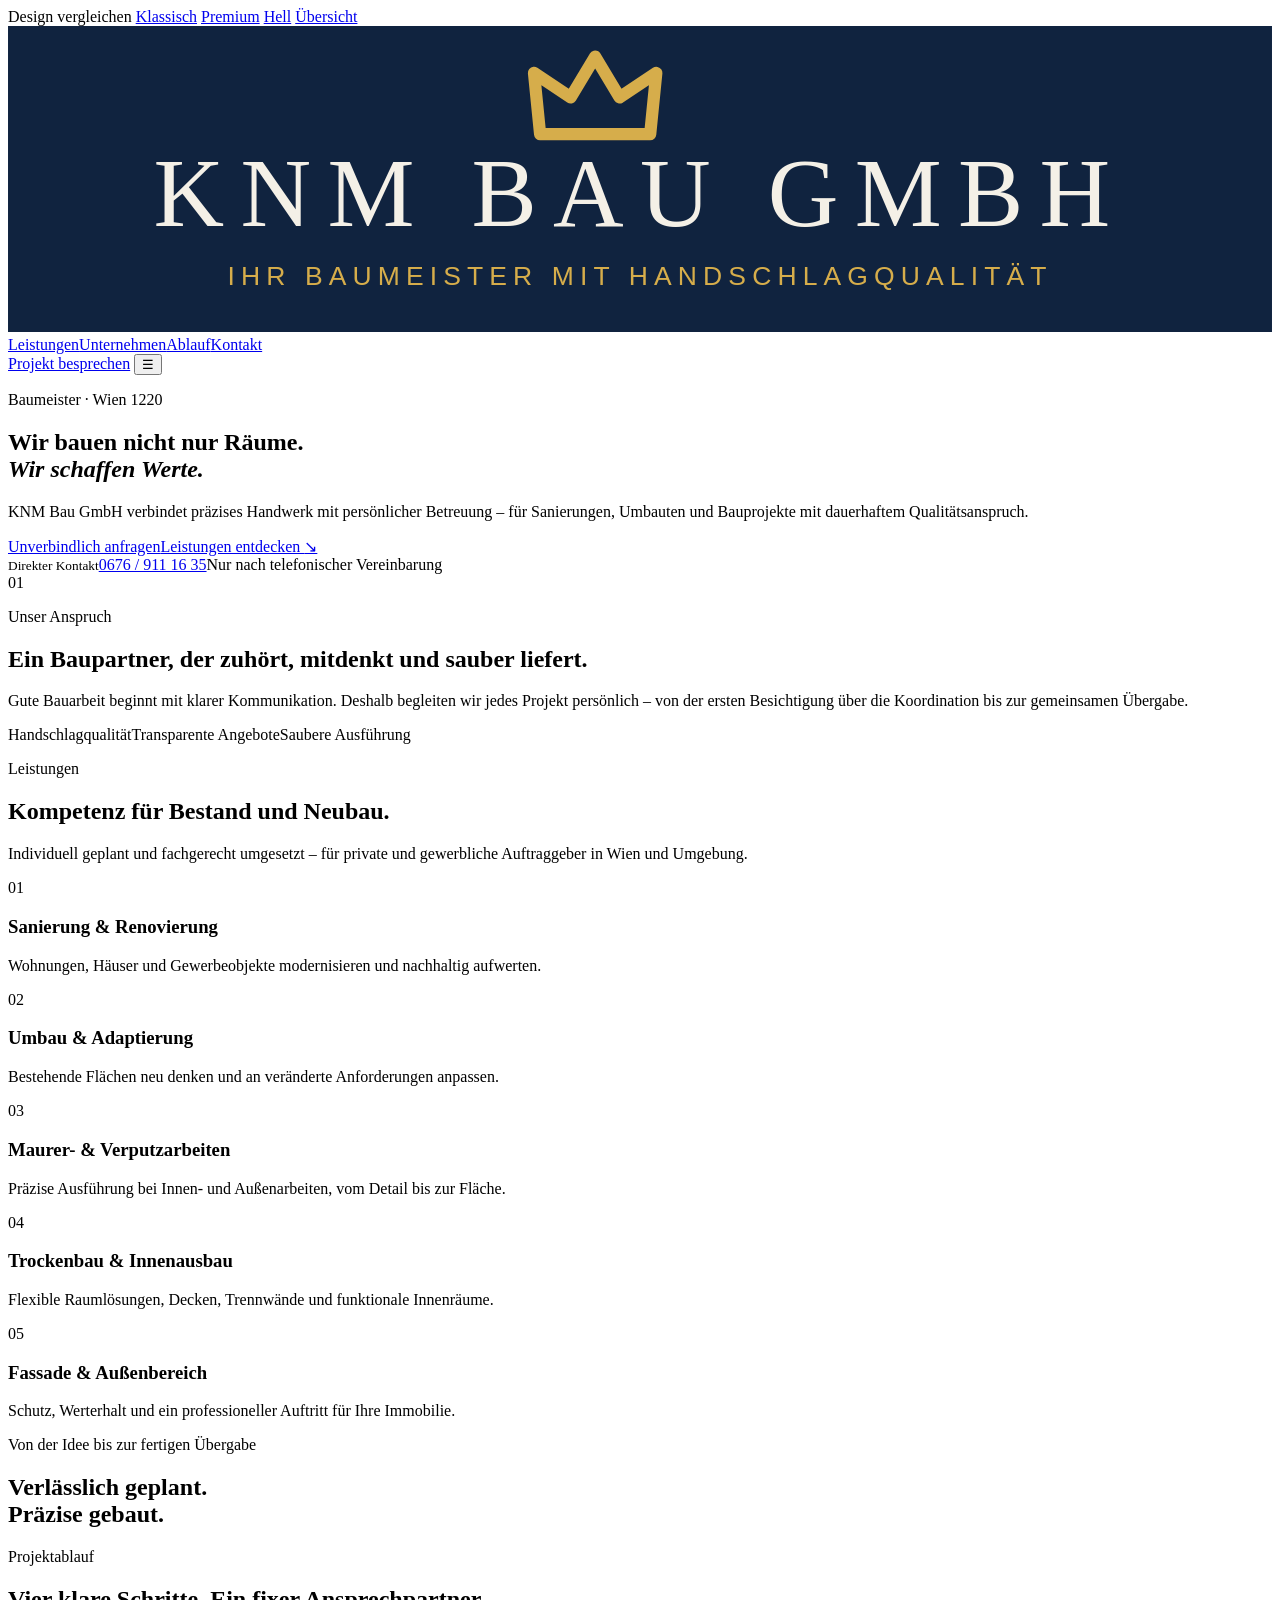
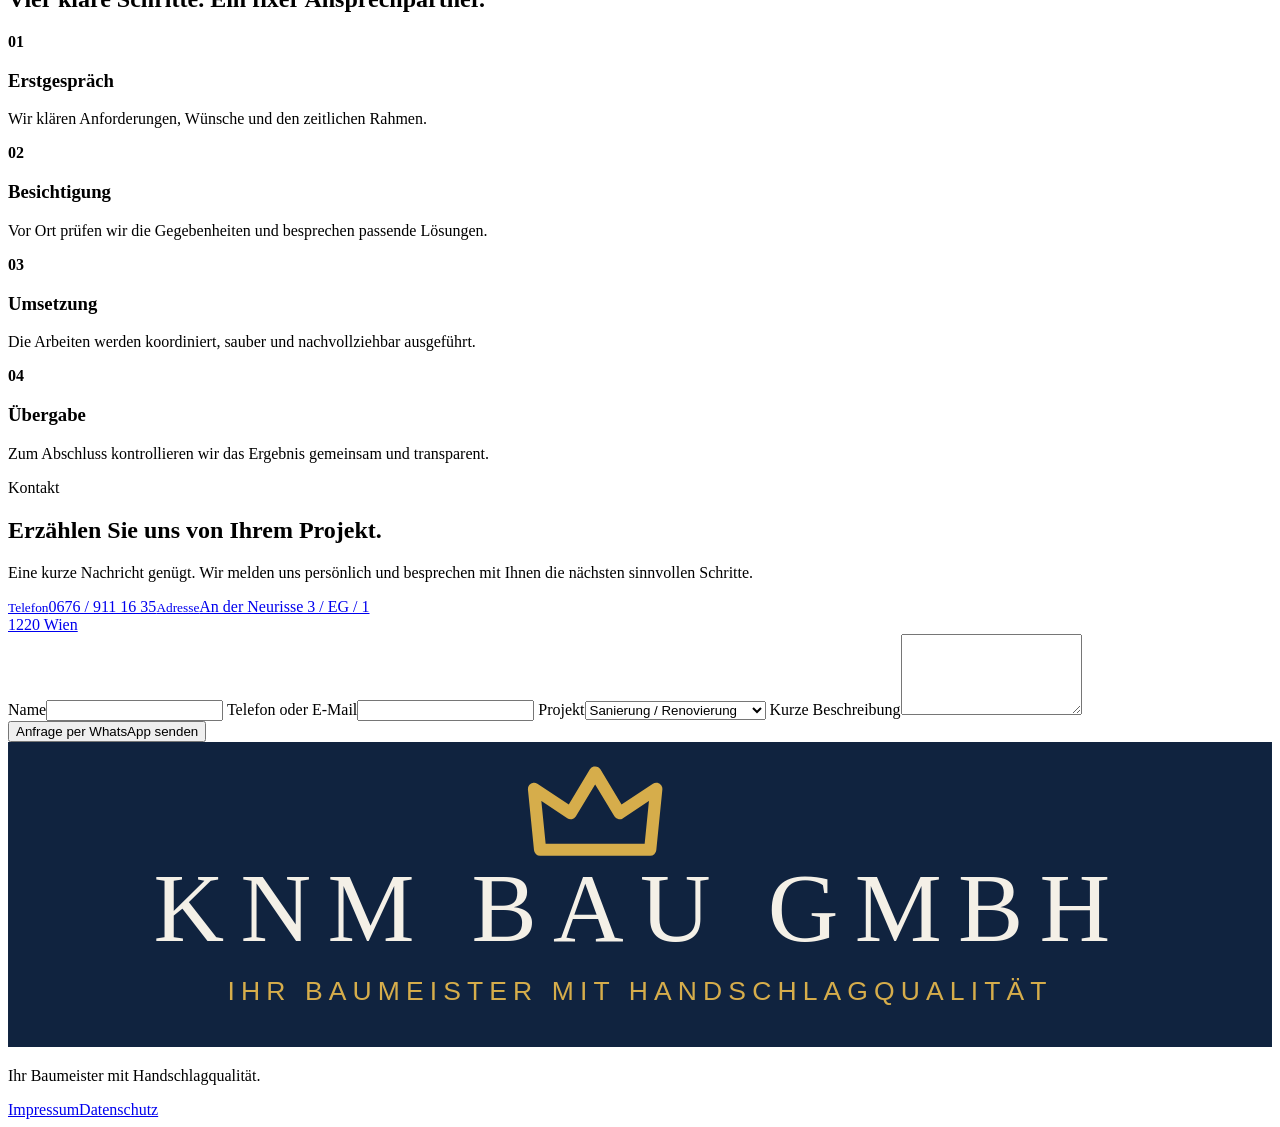
==== design-1/index.html @ c891afe4 "Add premium architecture website alternative" ====
<!doctype html>
<html lang="de">
<head>
  <meta charset="utf-8">
  <meta name="viewport" content="width=device-width, initial-scale=1">
  <meta name="description" content="KNM Bau GmbH – hochwertiges Webdesign für Sanierung, Umbau und Bauleistungen in Wien.">
  <title>KNM Bau GmbH | Premium Design</title>
  <link rel="preconnect" href="https://fonts.googleapis.com">
  <link rel="preconnect" href="https://fonts.gstatic.com" crossorigin>
  <link href="https://fonts.googleapis.com/css2?family=DM+Sans:wght@400;500;600;700&family=Playfair+Display:wght@600;700&display=swap" rel="stylesheet">
  <link rel="stylesheet" href="styles.css">
  <link rel="icon" href="../assets/logo-mark.svg" type="image/svg+xml">
</head>
<body>
  <div class="design-switcher" aria-label="Design wechseln">
    <span>Design vergleichen</span>
    <a href="../">Klassisch</a>
    <a class="active" href="../design-1/">Premium</a>
    <a href="../design-2/">Hell</a>
    <a class="overview" href="../designs/">Übersicht</a>
  </div>

  <header class="site-header">
    <a class="brand" href="#top"><img src="../assets/logo.svg" alt="KNM Bau GmbH"></a>
    <nav aria-label="Hauptnavigation">
      <a href="#leistungen">Leistungen</a><a href="#profil">Unternehmen</a><a href="#ablauf">Ablauf</a><a href="#kontakt">Kontakt</a>
    </nav>
    <a class="header-call" href="tel:+436769111635">Projekt besprechen</a>
    <button class="menu" aria-label="Menü öffnen">☰</button>
  </header>

  <main id="top">
    <section class="hero">
      <div class="hero-media"></div>
      <div class="hero-shade"></div>
      <div class="hero-line"></div>
      <div class="hero-copy">
        <p class="kicker">Baumeister · Wien 1220</p>
        <h1>Wir bauen nicht nur Räume.<br><em>Wir schaffen Werte.</em></h1>
        <p>KNM Bau GmbH verbindet präzises Handwerk mit persönlicher Betreuung – für Sanierungen, Umbauten und Bauprojekte mit dauerhaftem Qualitätsanspruch.</p>
        <div class="hero-actions"><a class="btn gold" href="#kontakt">Unverbindlich anfragen</a><a class="text-link" href="#leistungen">Leistungen entdecken <span>↘</span></a></div>
      </div>
      <aside class="hero-contact"><small>Direkter Kontakt</small><a href="tel:+436769111635">0676 / 911 16 35</a><span>Nur nach telefonischer Vereinbarung</span></aside>
    </section>

    <section class="statement" id="profil">
      <div class="section-no">01</div>
      <div><p class="kicker dark">Unser Anspruch</p><h2>Ein Baupartner, der zuhört, mitdenkt und sauber liefert.</h2></div>
      <div class="statement-copy"><p>Gute Bauarbeit beginnt mit klarer Kommunikation. Deshalb begleiten wir jedes Projekt persönlich – von der ersten Besichtigung über die Koordination bis zur gemeinsamen Übergabe.</p><div class="qualities"><span>Handschlagqualität</span><span>Transparente Angebote</span><span>Saubere Ausführung</span></div></div>
    </section>

    <section class="services" id="leistungen">
      <div class="services-head"><p class="kicker">Leistungen</p><h2>Kompetenz für Bestand und Neubau.</h2><p>Individuell geplant und fachgerecht umgesetzt – für private und gewerbliche Auftraggeber in Wien und Umgebung.</p></div>
      <div class="service-list">
        <article><span>01</span><h3>Sanierung & Renovierung</h3><p>Wohnungen, Häuser und Gewerbeobjekte modernisieren und nachhaltig aufwerten.</p></article>
        <article><span>02</span><h3>Umbau & Adaptierung</h3><p>Bestehende Flächen neu denken und an veränderte Anforderungen anpassen.</p></article>
        <article><span>03</span><h3>Maurer- & Verputzarbeiten</h3><p>Präzise Ausführung bei Innen- und Außenarbeiten, vom Detail bis zur Fläche.</p></article>
        <article><span>04</span><h3>Trockenbau & Innenausbau</h3><p>Flexible Raumlösungen, Decken, Trennwände und funktionale Innenräume.</p></article>
        <article><span>05</span><h3>Fassade & Außenbereich</h3><p>Schutz, Werterhalt und ein professioneller Auftritt für Ihre Immobilie.</p></article>
      </div>
    </section>

    <section class="image-break"><div><p>Von der Idee bis zur fertigen Übergabe</p><h2>Verlässlich geplant.<br>Präzise gebaut.</h2></div></section>

    <section class="process" id="ablauf">
      <div class="process-intro"><p class="kicker dark">Projektablauf</p><h2>Vier klare Schritte. Ein fixer Ansprechpartner.</h2></div>
      <div class="steps">
        <article><b>01</b><h3>Erstgespräch</h3><p>Wir klären Anforderungen, Wünsche und den zeitlichen Rahmen.</p></article>
        <article><b>02</b><h3>Besichtigung</h3><p>Vor Ort prüfen wir die Gegebenheiten und besprechen passende Lösungen.</p></article>
        <article><b>03</b><h3>Umsetzung</h3><p>Die Arbeiten werden koordiniert, sauber und nachvollziehbar ausgeführt.</p></article>
        <article><b>04</b><h3>Übergabe</h3><p>Zum Abschluss kontrollieren wir das Ergebnis gemeinsam und transparent.</p></article>
      </div>
    </section>

    <section class="contact" id="kontakt">
      <div class="contact-copy"><p class="kicker">Kontakt</p><h2>Erzählen Sie uns von Ihrem Projekt.</h2><p>Eine kurze Nachricht genügt. Wir melden uns persönlich und besprechen mit Ihnen die nächsten sinnvollen Schritte.</p><div class="contact-data"><a href="tel:+436769111635"><small>Telefon</small>0676 / 911 16 35</a><a href="https://maps.google.com/?q=An+der+Neurisse+3,+1220+Wien" target="_blank" rel="noopener"><small>Adresse</small>An der Neurisse 3 / EG / 1<br>1220 Wien</a></div></div>
      <form id="premium-form">
        <label>Name<input name="name" required></label>
        <label>Telefon oder E-Mail<input name="contact" required></label>
        <label>Projekt<select name="topic"><option>Sanierung / Renovierung</option><option>Umbau / Adaptierung</option><option>Innenausbau / Trockenbau</option><option>Fassade / Außenbereich</option><option>Sonstiges</option></select></label>
        <label>Kurze Beschreibung<textarea name="message" rows="5" required></textarea></label>
        <button class="btn gold" type="submit">Anfrage per WhatsApp senden</button>
      </form>
    </section>
  </main>

  <footer><img src="../assets/logo.svg" alt="KNM Bau GmbH"><p>Ihr Baumeister mit Handschlagqualität.</p><div><a href="../impressum.html">Impressum</a><a href="../datenschutz.html">Datenschutz</a></div></footer>

  <script>
    const menu=document.querySelector('.menu'),nav=document.querySelector('nav');
    menu.addEventListener('click',()=>nav.classList.toggle('open'));
    document.querySelectorAll('nav a').forEach(a=>a.addEventListener('click',()=>nav.classList.remove('open')));
    document.getElementById('premium-form').addEventListener('submit',function(e){e.preventDefault();const d=new FormData(this);const t=`Guten Tag KNM Bau,%0A%0Amein Name ist ${encodeURIComponent(d.get('name'))}.%0AKontakt: ${encodeURIComponent(d.get('contact'))}%0AProjekt: ${encodeURIComponent(d.get('topic'))}%0A%0A${encodeURIComponent(d.get('message'))}`;window.open(`https://wa.me/436769111635?text=${t}`,'_blank')});
  </script>
</body>
</html>
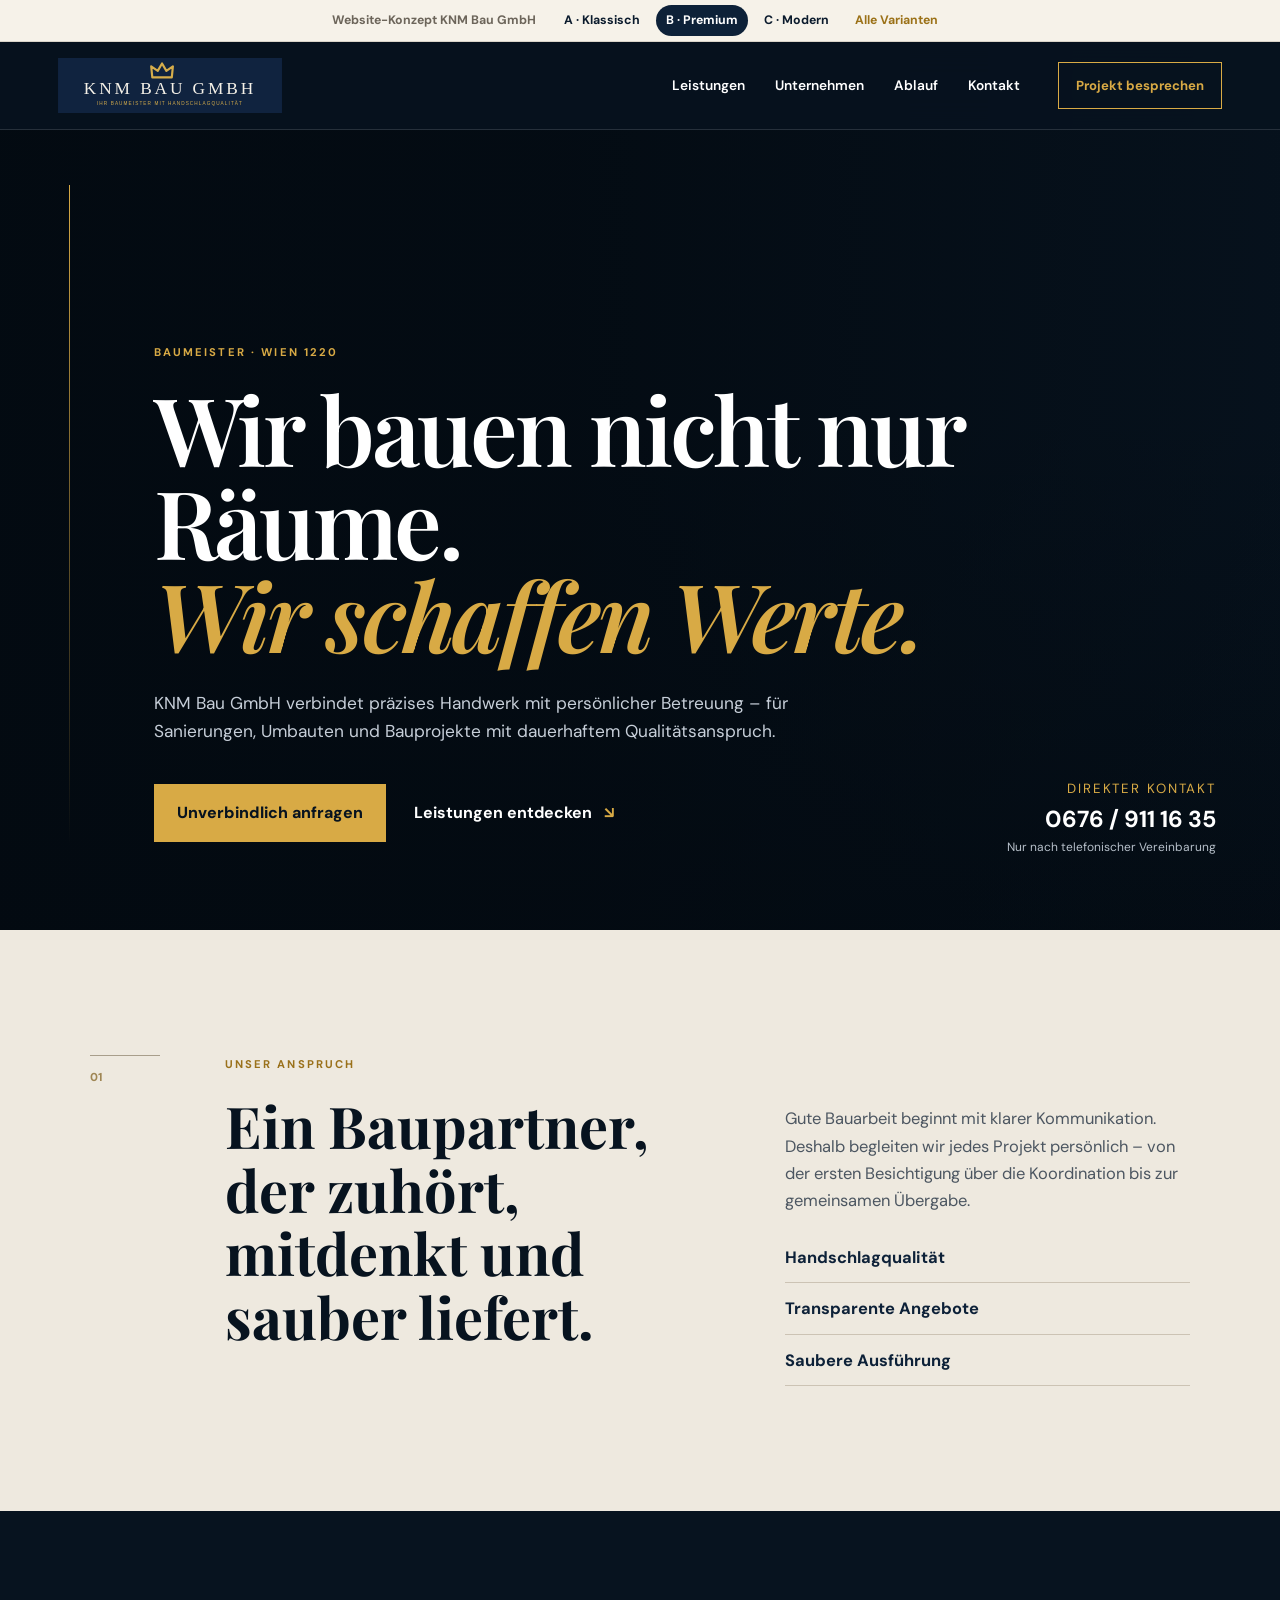
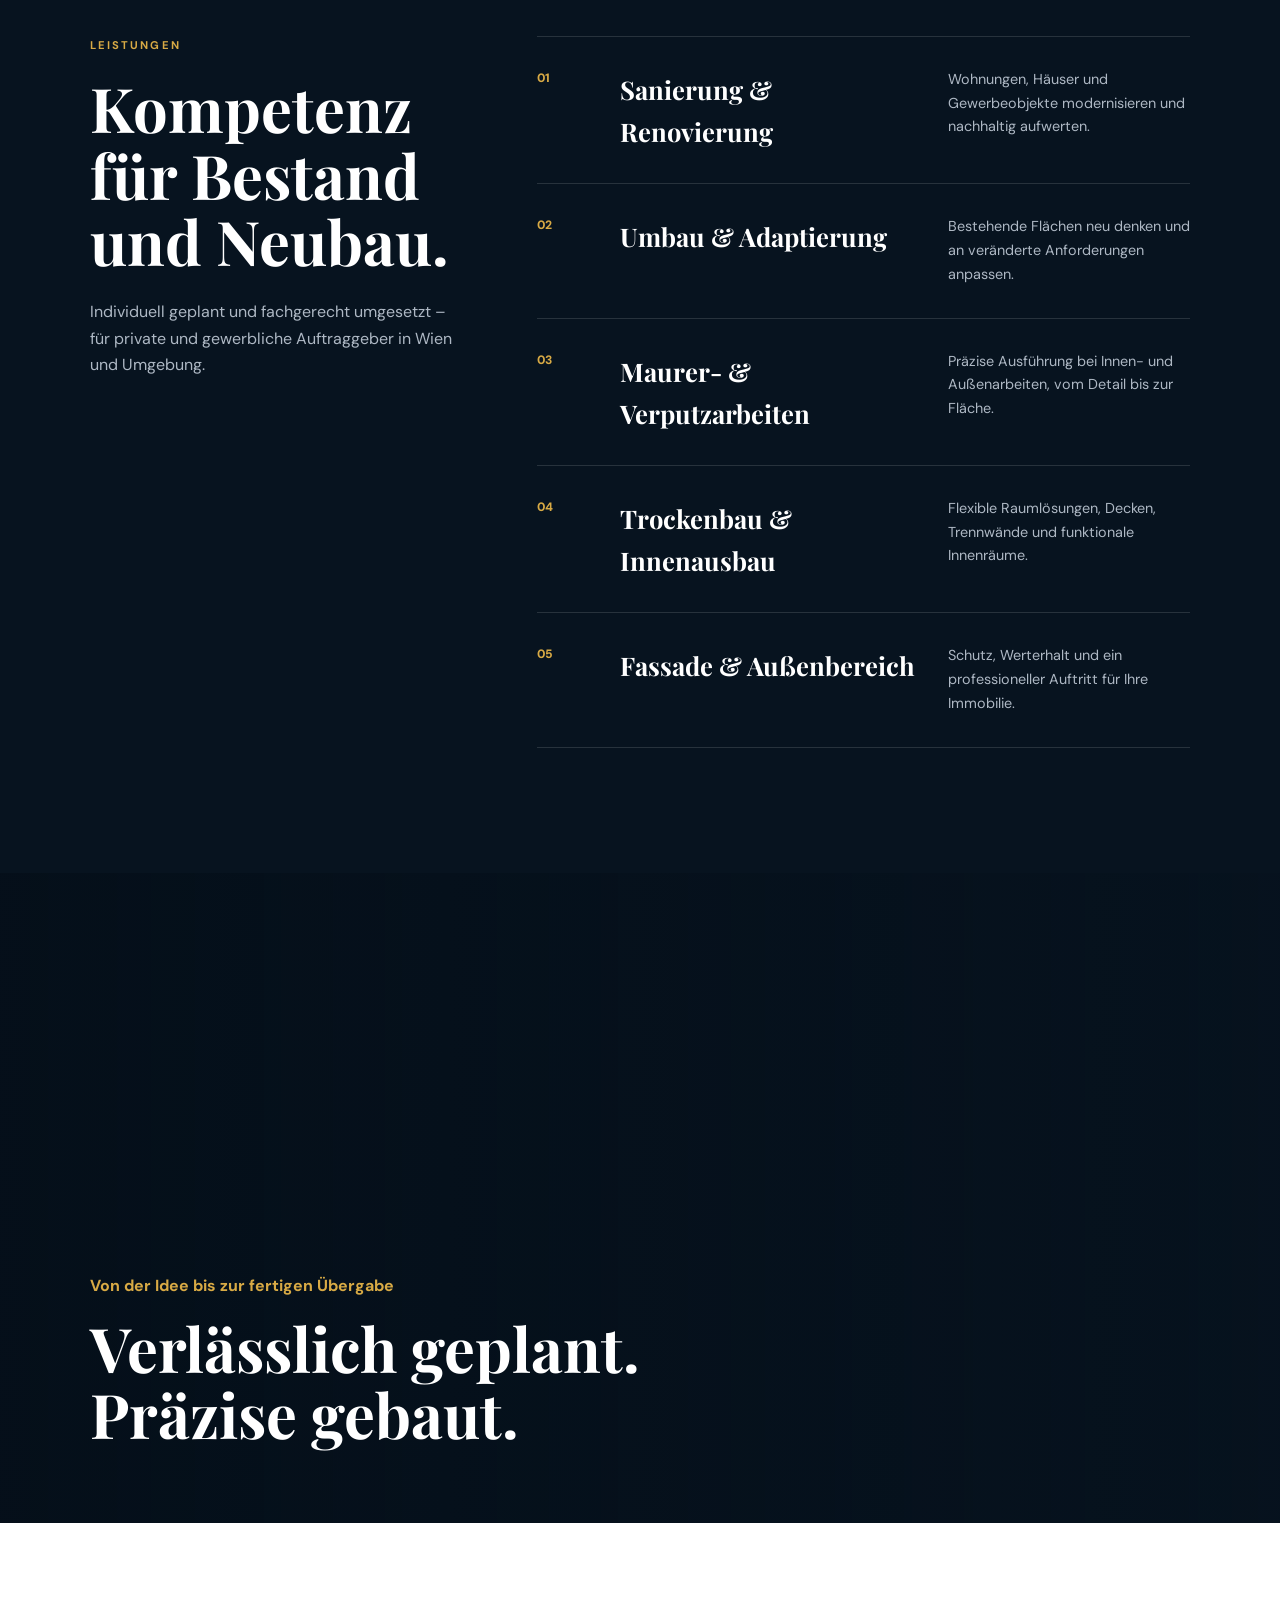
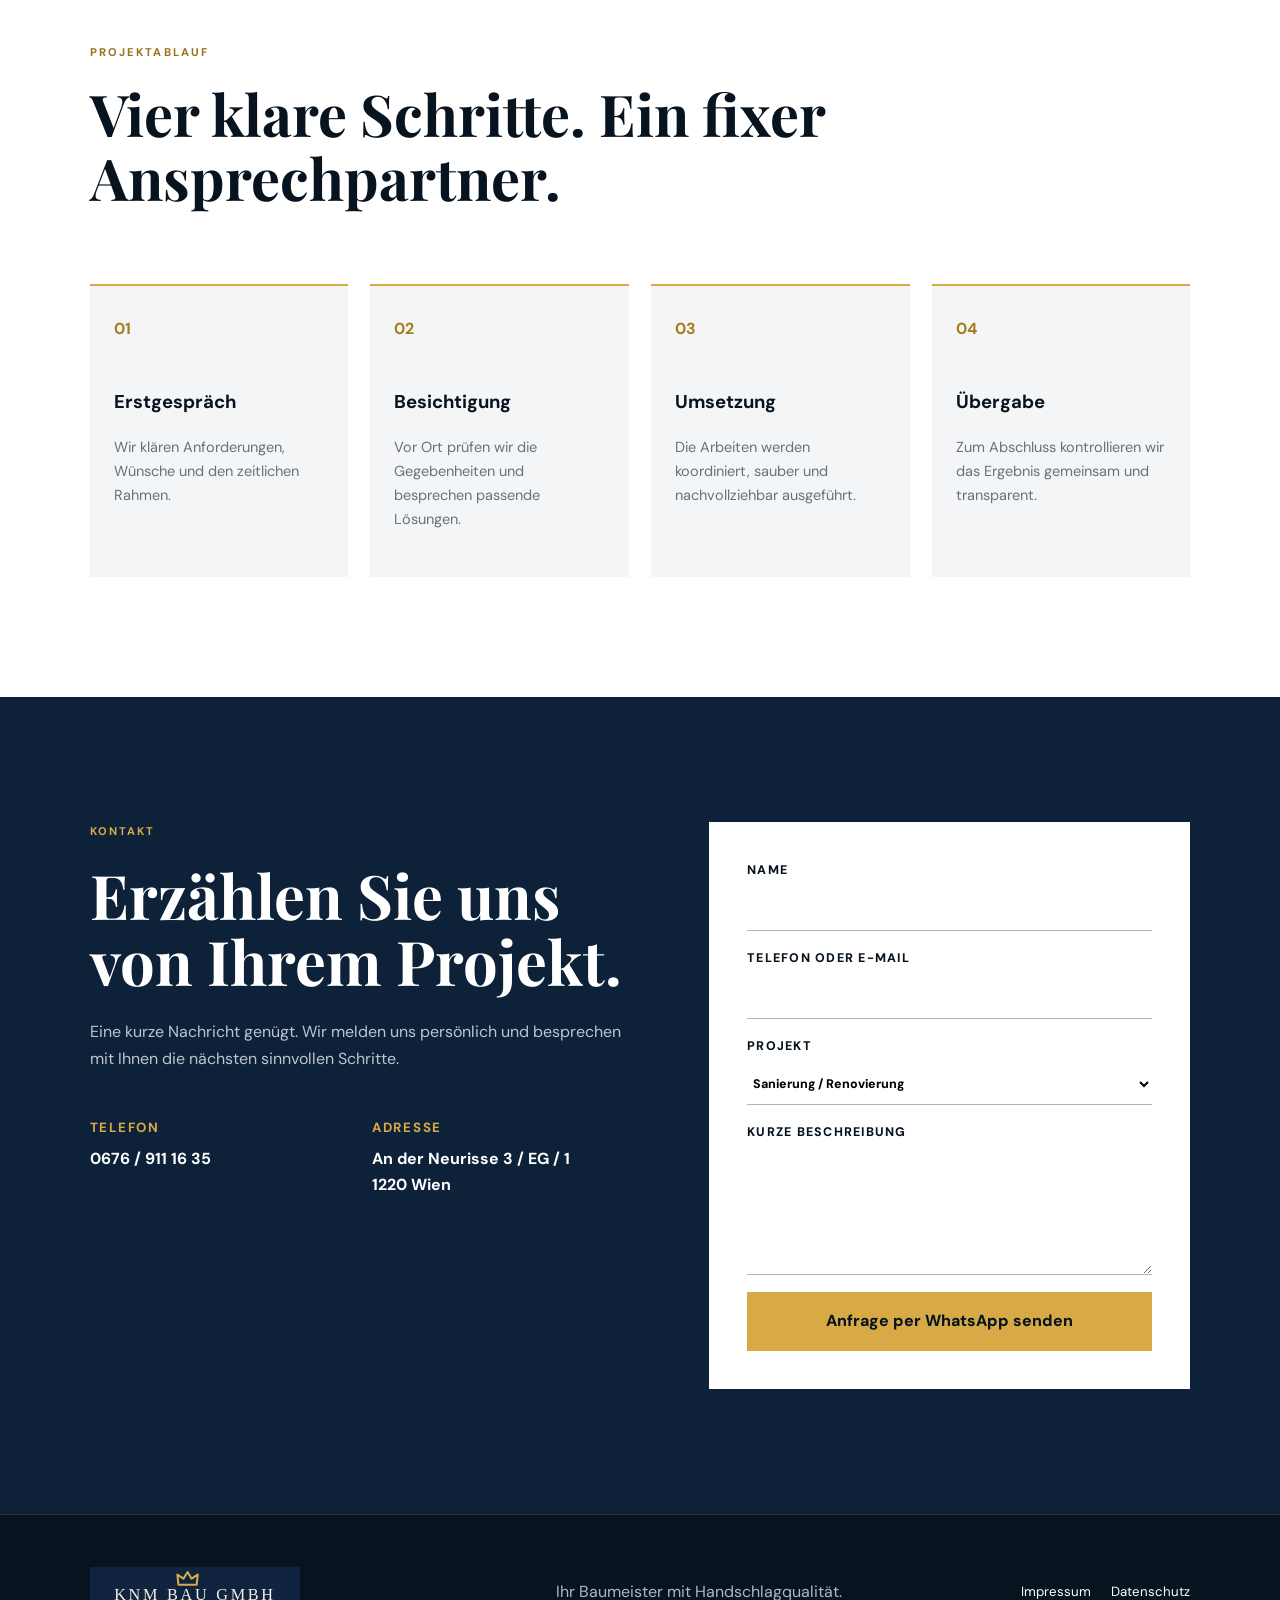
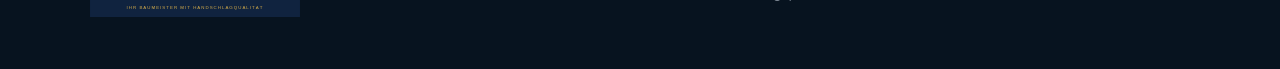
==== commit ea04b94e: "Refine premium demo navigation labels" ====
--- a/design-1/index.html
+++ b/design-1/index.html
@@ -12,12 +12,12 @@
   <link rel="icon" href="../assets/logo-mark.svg" type="image/svg+xml">
 </head>
 <body>
-  <div class="design-switcher" aria-label="Design wechseln">
-    <span>Design vergleichen</span>
-    <a href="../">Klassisch</a>
-    <a class="active" href="../design-1/">Premium</a>
-    <a href="../design-2/">Hell</a>
-    <a class="overview" href="../designs/">Übersicht</a>
+  <div class="design-switcher" aria-label="Designvarianten wechseln">
+    <span>Website-Konzept KNM Bau GmbH</span>
+    <a href="../">A · Klassisch</a>
+    <a class="active" href="../design-1/">B · Premium</a>
+    <a href="../design-2/">C · Modern</a>
+    <a class="overview" href="../designs/">Alle Varianten</a>
   </div>
 
   <header class="site-header">
--- a/design-1/styles.css
+++ b/design-1/styles.css
@@ -0,0 +1 @@
+:root{--ink:#07131f;--navy:#0d2138;--navy2:#112a47;--gold:#d8aa45;--cream:#eee9df;--white:#fff;--muted:#aeb8c4;--line:rgba(255,255,255,.13)}*{box-sizing:border-box}html{scroll-behavior:smooth}body{margin:0;background:var(--ink);color:#fff;font-family:'DM Sans',Arial,sans-serif;line-height:1.65}a{color:inherit;text-decoration:none}img{display:block;max-width:100%}.design-switcher{height:42px;position:fixed;z-index:50;top:0;left:0;right:0;display:flex;align-items:center;justify-content:center;gap:6px;padding:0 15px;background:#f6f2e9;color:#0b1b2d;font-size:.77rem;font-weight:700;border-bottom:1px solid #d9d3c8}.design-switcher span{margin-right:12px;color:#6c655a}.design-switcher a{padding:5px 10px;border-radius:20px}.design-switcher a:hover,.design-switcher a.active{background:#0d2138;color:#fff}.design-switcher .overview{color:#9b7117}.site-header{position:fixed;z-index:40;top:42px;left:0;right:0;height:88px;padding:0 4.5vw;display:flex;align-items:center;gap:38px;background:rgba(7,19,31,.88);backdrop-filter:blur(16px);border-bottom:1px solid var(--line)}.brand img{width:224px}.site-header nav{display:flex;gap:30px;margin-left:auto;font-size:.86rem;font-weight:600}.site-header nav a:hover{color:var(--gold)}.header-call{padding:12px 17px;border:1px solid var(--gold);color:var(--gold);font-size:.82rem;font-weight:700}.menu{display:none;margin-left:auto;color:#fff;background:none;border:0;font-size:1.6rem}.hero{min-height:930px;position:relative;display:flex;align-items:flex-end;padding:190px 7vw 88px;overflow:hidden}.hero-media{position:absolute;inset:0;background:url('https://images.unsplash.com/photo-1541888946425-d81bb19240f5?auto=format&fit=crop&w=2100&q=88') center/cover no-repeat;transform:scale(1.02)}.hero-shade{position:absolute;inset:0;background:linear-gradient(90deg,rgba(3,10,17,.97) 0%,rgba(3,10,17,.84) 45%,rgba(3,10,17,.2) 100%),linear-gradient(0deg,rgba(3,10,17,.65),transparent 55%)}.hero-line{position:absolute;left:5.4vw;top:185px;bottom:85px;width:1px;background:linear-gradient(var(--gold),transparent)}.hero-copy{position:relative;max-width:990px;padding-left:5vw}.kicker{text-transform:uppercase;letter-spacing:.19em;font-size:.7rem;font-weight:700;color:var(--gold);margin:0 0 21px}.kicker.dark{color:#9a711b}.hero h1{font-family:'Playfair Display',serif;font-size:clamp(3.7rem,7.4vw,7.8rem);font-weight:600;line-height:.98;letter-spacing:-.035em;margin:0 0 28px}.hero h1 em{font-weight:600;color:var(--gold)}.hero-copy>p:not(.kicker){max-width:670px;font-size:1.08rem;color:#c6ced8}.hero-actions{display:flex;align-items:center;gap:28px;margin-top:38px}.btn{display:inline-flex;align-items:center;justify-content:center;border:0;padding:16px 23px;font:inherit;font-weight:800;cursor:pointer}.gold{background:var(--gold);color:var(--ink)}.text-link{font-weight:700}.text-link span{color:var(--gold);margin-left:8px}.hero-contact{position:absolute;right:5vw;bottom:72px;display:flex;flex-direction:column;text-align:right}.hero-contact small{color:var(--gold);text-transform:uppercase;letter-spacing:.14em}.hero-contact a{font-size:1.45rem;font-weight:700}.hero-contact span{font-size:.75rem;color:#b7c0ca}.statement{background:var(--cream);color:var(--ink);padding:125px 7vw;display:grid;grid-template-columns:70px 1.1fr .9fr;gap:65px;align-items:start}.section-no{font-size:.72rem;font-weight:800;color:#9f8654;border-top:1px solid #a89e8b;padding-top:12px}.statement h2,.process h2{font-family:'Playfair Display',serif;font-size:clamp(2.5rem,4.5vw,4.6rem);line-height:1.1;margin:0}.statement-copy{padding-top:34px;color:#4c5661;font-size:1.03rem}.qualities{display:grid;gap:12px;margin-top:30px}.qualities span{border-bottom:1px solid #ccc3b4;padding:0 0 11px;font-weight:700;color:var(--navy)}.services{padding:125px 7vw;display:grid;grid-template-columns:.72fr 1.28fr;gap:80px}.services-head{position:sticky;top:170px;height:max-content}.services h2,.contact h2,.image-break h2{font-family:'Playfair Display',serif;font-size:clamp(2.7rem,4.8vw,5rem);line-height:1.08;margin:0 0 25px}.services-head>p:last-child{color:var(--muted);max-width:440px}.service-list{border-top:1px solid var(--line)}.service-list article{display:grid;grid-template-columns:58px 1fr .8fr;gap:25px;padding:31px 0;border-bottom:1px solid var(--line);align-items:start;transition:.2s}.service-list article:hover{padding-left:12px;border-color:var(--gold)}.service-list span{color:var(--gold);font-weight:800;font-size:.76rem}.service-list h3{font-family:'Playfair Display',serif;font-size:1.6rem;margin:0}.service-list p{margin:0;color:var(--muted);font-size:.9rem}.image-break{min-height:650px;display:flex;align-items:flex-end;padding:75px 7vw;position:relative;background:linear-gradient(90deg,rgba(4,14,24,.7),rgba(4,14,24,.12)),url('https://images.unsplash.com/photo-1504307651254-35680f356dfd?auto=format&fit=crop&w=2000&q=86') center/cover fixed}.image-break div{position:relative}.image-break p{font-weight:700;color:var(--gold)}.image-break h2{margin:0}.process{background:#fff;color:var(--ink);padding:120px 7vw}.process-intro{max-width:840px}.steps{display:grid;grid-template-columns:repeat(4,1fr);gap:22px;margin-top:75px}.steps article{padding:30px 24px;border-top:2px solid var(--gold);background:#f4f5f6}.steps b{display:block;color:#a67b1c;margin-bottom:45px}.steps h3{font-size:1.16rem}.steps p{color:#68717c;font-size:.91rem}.contact{padding:125px 7vw;display:grid;grid-template-columns:1fr .9fr;gap:85px;background:var(--navy)}.contact-copy>p:not(.kicker){color:#bdc6d0;max-width:650px}.contact-data{display:grid;grid-template-columns:1fr 1fr;gap:30px;margin-top:45px}.contact-data a{font-weight:700}.contact-data small{display:block;color:var(--gold);text-transform:uppercase;letter-spacing:.13em;margin-bottom:7px}form{display:grid;gap:17px;background:#fff;color:var(--ink);padding:38px}form label{font-size:.78rem;text-transform:uppercase;letter-spacing:.1em;font-weight:800;display:grid;gap:7px}input,select,textarea{width:100%;border:0;border-bottom:1px solid #adb5bf;padding:11px 2px;background:transparent;font:inherit;outline:none}textarea{resize:vertical}input:focus,select:focus,textarea:focus{border-color:var(--gold)}footer{padding:48px 7vw;display:grid;grid-template-columns:1fr 1fr auto;align-items:center;gap:30px;border-top:1px solid var(--line)}footer img{width:210px}footer p{color:var(--muted)}footer div{display:flex;gap:20px;font-size:.83rem}@media(max-width:980px){.site-header nav{position:absolute;display:none;top:88px;left:0;right:0;background:var(--ink);padding:28px;flex-direction:column}.site-header nav.open{display:flex}.header-call{display:none}.menu{display:block}.hero-contact{display:none}.statement,.services,.contact{grid-template-columns:1fr}.statement{grid-template-columns:50px 1fr}.statement-copy{grid-column:2}.services-head{position:static}.steps{grid-template-columns:repeat(2,1fr)}.service-list article{grid-template-columns:50px 1fr}.service-list p{grid-column:2}.contact{gap:45px}}@media(max-width:650px){.design-switcher span,.design-switcher .overview{display:none}.design-switcher{justify-content:flex-start;overflow:auto}.site-header{height:74px;padding:0 18px}.brand img{width:178px}.site-header nav{top:74px}.hero{min-height:790px;padding:175px 22px 62px}.hero-copy{padding:0}.hero-line{display:none}.hero h1{font-size:3.3rem}.hero-actions{align-items:flex-start;flex-direction:column}.statement,.services,.process,.contact{padding:80px 22px}.statement{display:block}.section-no{display:none}.steps{grid-template-columns:1fr}.service-list article{grid-template-columns:38px 1fr}.image-break{min-height:500px;padding:50px 22px;background-attachment:scroll}.contact-data{grid-template-columns:1fr}form{padding:25px}footer{grid-template-columns:1fr;padding:40px 22px}footer div{flex-direction:column;gap:6px}}
